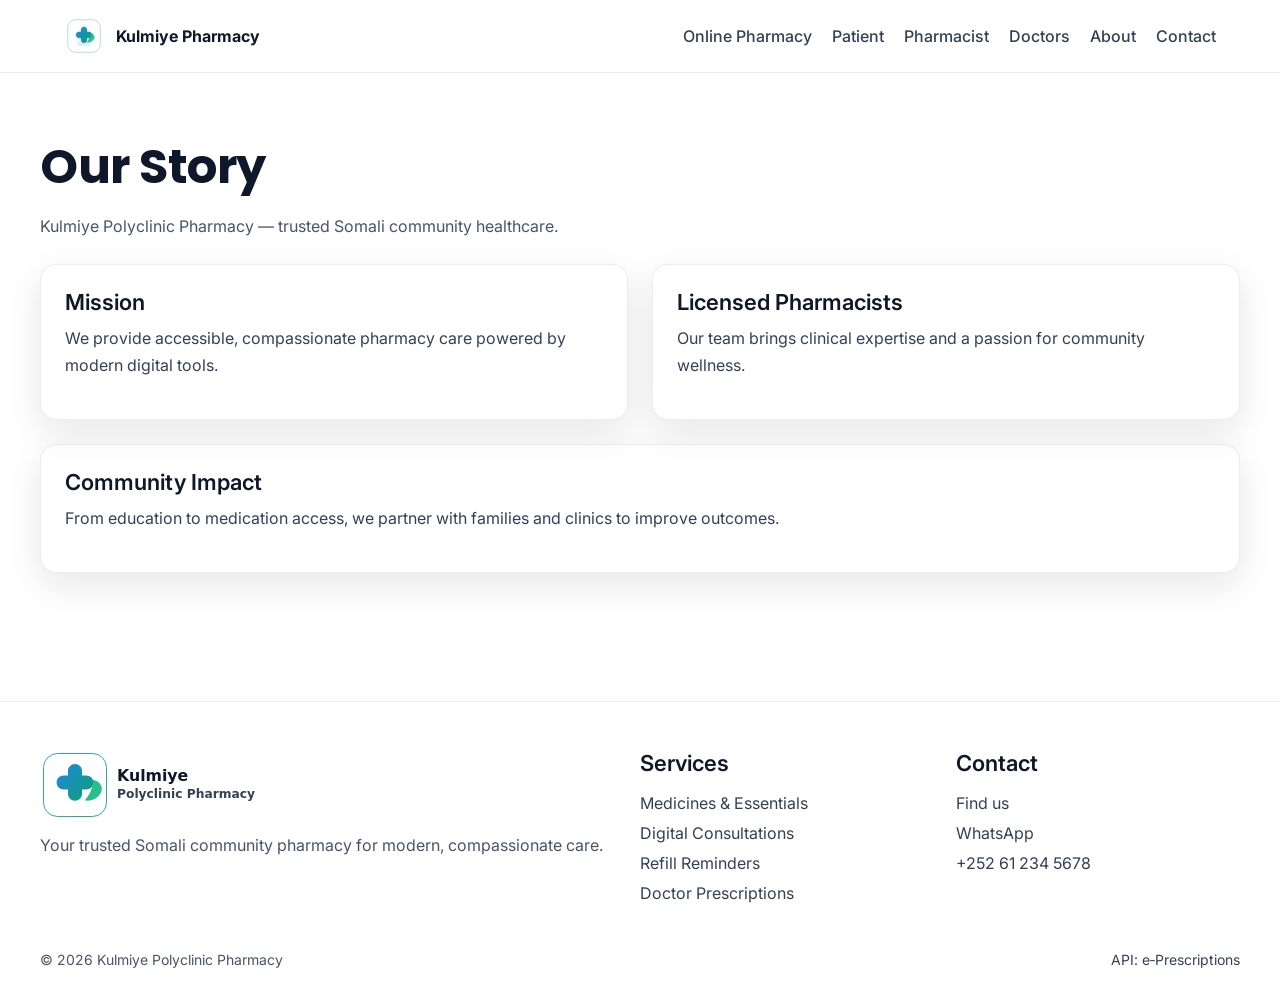
==== web/about.html @ 9e02f04c "Checkpoint before follow-up message Co-authored-by: xuseensaalaxaldamaari <xuseensaalaxaldamaari@gma" ====
<!doctype html>
<html lang="en">
<head>
  <meta charset="utf-8" />
  <meta name="viewport" content="width=device-width, initial-scale=1" />
  <title>About — Kulmiye</title>
  <link rel="icon" href="/brand/logo/kulmiye-logo-icon.svg" />
  <link rel="stylesheet" href="/web/assets/css/base.css" />
  <script type="module" src="/web/assets/js/components.js"></script>
</head>
<body>
  <header id="site-header" class="header"></header>
  <main class="section container">
    <h1>Our Story</h1>
    <p class="muted">Kulmiye Polyclinic Pharmacy — trusted Somali community healthcare.</p>

    <div class="grid grid-2" style="margin-top:24px">
      <div class="card">
        <h3>Mission</h3>
        <p>We provide accessible, compassionate pharmacy care powered by modern digital tools.</p>
      </div>
      <div class="card">
        <h3>Licensed Pharmacists</h3>
        <p>Our team brings clinical expertise and a passion for community wellness.</p>
      </div>
    </div>

    <div class="card" style="margin-top:24px">
      <h3>Community Impact</h3>
      <p>From education to medication access, we partner with families and clinics to improve outcomes.</p>
    </div>
  </main>
  <footer id="site-footer" class="footer"></footer>
</body>
</html>
---- web/assets/css/base.css ----
@import url('https://fonts.googleapis.com/css2?family=Inter:wght@400;500;600;700&family=Poppins:wght@500;600;700&display=swap');
@import url('./tokens.css');

/* CSS Reset (modern minimal) */
* { box-sizing: border-box; }
html, body { height: 100%; }
body { margin: 0; font-family: var(--font-sans); color: var(--color-slate-700); background: var(--color-white); }
img, svg { display: block; max-width: 100%; }
button, input, select, textarea { font: inherit; }

/* Layout */
.container { width: 100%; max-width: 1200px; padding: 0 var(--space-6); margin: 0 auto; }
.section { padding: var(--space-16) 0; }
.grid { display: grid; gap: var(--space-6); }
.grid-3 { grid-template-columns: repeat(3, minmax(0, 1fr)); }
.grid-2 { grid-template-columns: repeat(2, minmax(0, 1fr)); }
@media (max-width: 960px) { .grid-3 { grid-template-columns: 1fr 1fr; } }
@media (max-width: 640px) { .grid-3, .grid-2 { grid-template-columns: 1fr; } }

/* Typography */
h1, h2, h3 { color: var(--color-slate-900); line-height: var(--leading-tight); margin: 0 0 var(--space-4); }
h1 { font-size: clamp(32px, 5vw, 48px); font-family: Poppins, var(--font-sans); font-weight: 700; letter-spacing: -0.01em; }
h2 { font-size: clamp(24px, 3.5vw, 32px); font-weight: 600; }
h3 { font-size: 22px; font-weight: 600; }
p { line-height: var(--leading-relaxed); margin: 0 0 var(--space-4); }
.small { font-size: var(--text-sm); color: var(--color-slate-600); }
.muted { color: var(--color-slate-600); }

/* Header */
.header { position: sticky; top: 0; z-index: 50; backdrop-filter: blur(10px); background: rgba(255,255,255,0.8); border-bottom: 1px solid rgba(148,163,184,0.2); }
.nav { display: flex; align-items: center; justify-content: space-between; height: 72px; }
.nav .brand { display: flex; align-items: center; gap: var(--space-3); text-decoration: none; }
.nav .brand img { width: 40px; height: 40px; border-radius: 10px; }
.nav .brand span { font-weight: 700; color: var(--color-slate-900); }
.nav ul { display: flex; list-style: none; gap: var(--space-5); padding: 0; margin: 0; }
.nav a { text-decoration: none; color: var(--color-slate-700); font-weight: 500; }
.nav a:hover, .nav a:focus { color: var(--color-primary-600); }

/* Hero */
.hero { position: relative; padding: clamp(48px, 8vw, 96px) 0; background: var(--color-white); overflow: hidden; }
.hero .gradient { position: absolute; inset: -10% -10% auto auto; width: 60vw; height: 60vw; background: var(--gradient-soft); pointer-events: none; }
.hero .content { position: relative; z-index: 1; display: grid; grid-template-columns: 1.1fr 0.9fr; gap: var(--space-8); align-items: center; }
.hero .card { background: var(--glass-bg); border: var(--glass-border); backdrop-filter: var(--glass-backdrop); border-radius: var(--radius-2xl); box-shadow: var(--shadow-card); padding: var(--space-8); }
@media (max-width: 960px) { .hero .content { grid-template-columns: 1fr; } }

/* Buttons */
.btn { display: inline-flex; align-items: center; gap: 10px; padding: 12px 18px; border-radius: var(--radius-md); border: 1px solid transparent; font-weight: 600; cursor: pointer; text-decoration: none; transition: transform 0.04s ease, box-shadow 0.2s ease; }
.btn:focus-visible { outline: none; box-shadow: var(--ring); }
.btn-primary { color: white; background: var(--gradient-primary); box-shadow: var(--shadow-soft); }
.btn-primary:hover { transform: translateY(-1px); }
.btn-secondary { background: var(--color-white); color: var(--color-slate-900); border-color: var(--color-slate-200); }
.btn-secondary:hover { background: #FAFAFA; }
.btn-ghost { background: transparent; color: var(--color-primary-600); }

/* Cards */
.card { background: white; border-radius: var(--radius-lg); box-shadow: var(--shadow-card); padding: var(--space-6); border: 1px solid rgba(148,163,184,0.18); }
.card h3 { margin-bottom: var(--space-2); }
.card .actions { margin-top: var(--space-4); }

/* Forms */
.field { display: grid; gap: 6px; margin-bottom: var(--space-5); }
label { font-weight: 600; color: var(--color-slate-800); }
input[type="text"], input[type="email"], input[type="date"], input[type="time"], input[type="file"], select, textarea { padding: 12px 14px; border-radius: var(--radius-md); border: 1px solid var(--color-slate-200); background: white; color: var(--color-slate-800); }
input:focus, select:focus, textarea:focus { outline: none; box-shadow: var(--ring); border-color: var(--color-primary-600); }

/* Footer */
.footer { margin-top: var(--space-16); background: white; border-top: 1px solid rgba(148,163,184,0.2); }
.footer .inner { display: grid; grid-template-columns: 2fr 1fr 1fr; gap: var(--space-8); padding: var(--space-12) 0; }
.footer a { color: var(--color-slate-700); text-decoration: none; }
.footer a:hover { color: var(--color-primary-600); }
@media (max-width: 960px) { .footer .inner { grid-template-columns: 1fr; } }

/* Utilities */
.tag { display: inline-flex; align-items: center; gap: 8px; border-radius: 999px; padding: 6px 10px; background: #F8FAFC; border: 1px solid rgba(148,163,184,0.25); font-size: var(--text-sm); color: var(--color-slate-700); }
.badge { display: inline-block; background: rgba(14,159,110,0.1); color: var(--color-emerald-700); border: 1px solid rgba(14,159,110,0.25); padding: 4px 10px; border-radius: 999px; font-weight: 600; font-size: var(--text-sm); }
.kpi { font-size: 28px; font-weight: 700; color: var(--color-slate-900); }

/* Support widget */
.support-fab { position: fixed; right: 20px; bottom: 20px; z-index: 60; }
.support-fab button { width: 56px; height: 56px; border-radius: 999px; border: none; background: var(--gradient-primary); color: white; box-shadow: var(--shadow-strong); cursor: pointer; }
.support-panel { position: fixed; right: 20px; bottom: 84px; width: 320px; background: var(--glass-bg); border: var(--glass-border); backdrop-filter: var(--glass-backdrop); border-radius: var(--radius-lg); box-shadow: var(--shadow-card); padding: var(--space-4); display: none; }
.support-panel.open { display: block; }
.support-panel a { display: flex; align-items: center; gap: 10px; padding: 10px; border-radius: var(--radius-md); text-decoration: none; color: var(--color-slate-800); }
.support-panel a:hover { background: #F8FAFC; }

/* Tables */
.table { width: 100%; border-collapse: collapse; }
.table th, .table td { padding: 12px 10px; border-bottom: 1px solid var(--color-slate-200); text-align: left; }
.table th { color: var(--color-slate-800); font-weight: 600; }

/* Chips */
.chips { display: flex; flex-wrap: wrap; gap: 8px; }
.chip { padding: 6px 10px; border-radius: 999px; background: #F8FAFC; border: 1px solid rgba(148,163,184,0.25); font-size: var(--text-sm); cursor: pointer; }
.chip.active { background: rgba(30,136,229,0.1); color: var(--color-primary-700); border-color: rgba(30,136,229,0.25); }
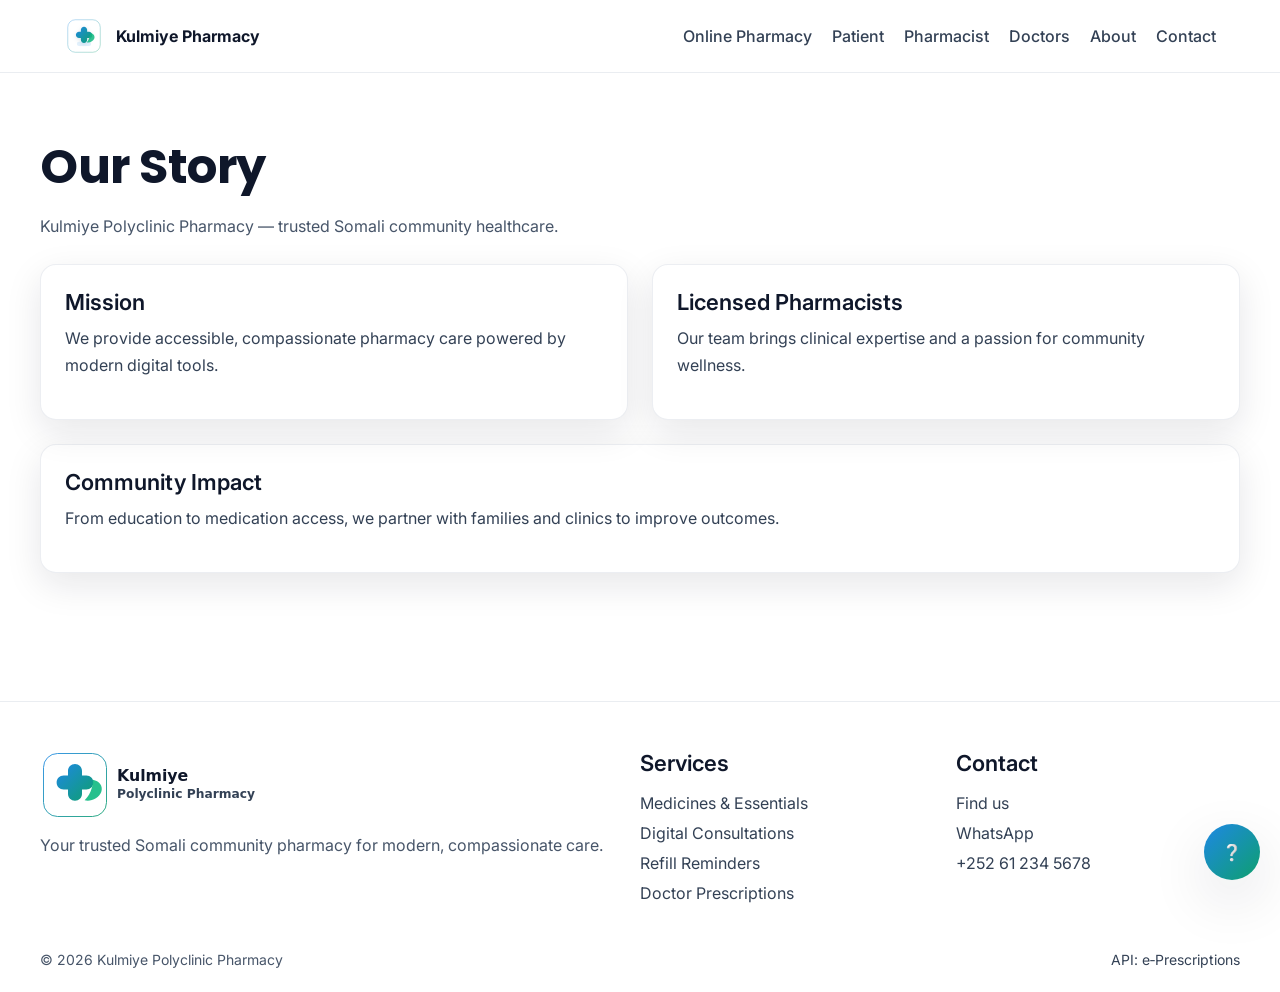
==== commit fc5005ec: "Merge cffb3d24e0a1be42290d3d27fbdb493349291dab into 5285377e4ddc2c1bf2b26d206a0406bf82121bb7" ====
--- a/web/about.html
+++ b/web/about.html
@@ -7,6 +7,8 @@
   <link rel="icon" href="/brand/logo/kulmiye-logo-icon.svg" />
   <link rel="stylesheet" href="/web/assets/css/base.css" />
   <script type="module" src="/web/assets/js/components.js"></script>
+  <script type="module" src="/web/assets/js/support.js"></script>
+  <script type="module" src="/web/assets/js/register-sw.js"></script>
 </head>
 <body>
   <header id="site-header" class="header"></header>
